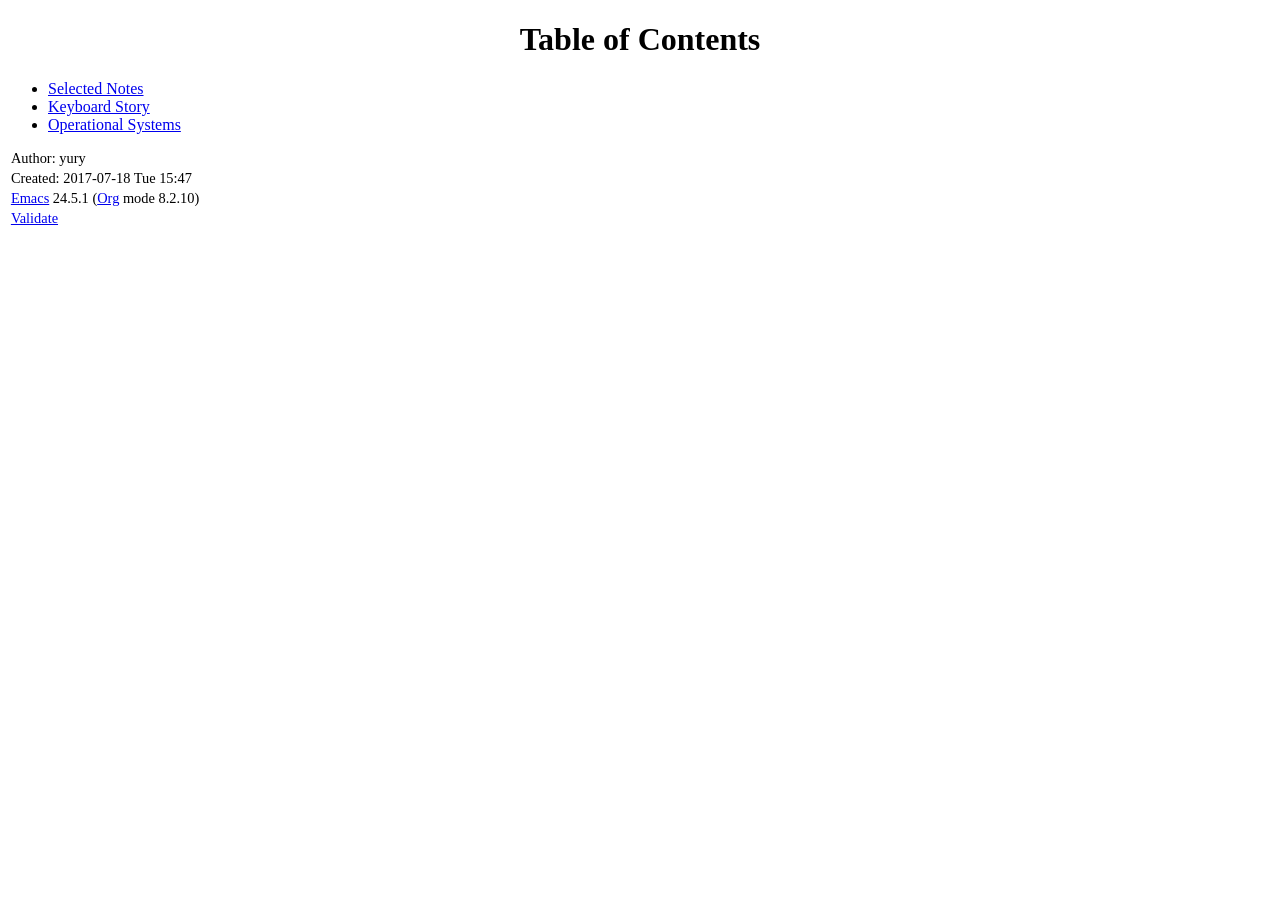
==== index.html @ dd95795d "first commit" ====
<?xml version="1.0" encoding="utf-8"?>
<!DOCTYPE html PUBLIC "-//W3C//DTD XHTML 1.0 Strict//EN"
"http://www.w3.org/TR/xhtml1/DTD/xhtml1-strict.dtd">
<html xmlns="http://www.w3.org/1999/xhtml" lang="en" xml:lang="en">
<head>
<title>Table of Contents</title>
<!-- 2017-07-18 Tue 15:47 -->
<meta  http-equiv="Content-Type" content="text/html;charset=utf-8" />
<meta  name="generator" content="Org-mode" />
<meta  name="author" content="yury" />
<style type="text/css">
 <!--/*--><![CDATA[/*><!--*/
  .title  { text-align: center; }
  .todo   { font-family: monospace; color: red; }
  .done   { color: green; }
  .tag    { background-color: #eee; font-family: monospace;
            padding: 2px; font-size: 80%; font-weight: normal; }
  .timestamp { color: #bebebe; }
  .timestamp-kwd { color: #5f9ea0; }
  .right  { margin-left: auto; margin-right: 0px;  text-align: right; }
  .left   { margin-left: 0px;  margin-right: auto; text-align: left; }
  .center { margin-left: auto; margin-right: auto; text-align: center; }
  .underline { text-decoration: underline; }
  #postamble p, #preamble p { font-size: 90%; margin: .2em; }
  p.verse { margin-left: 3%; }
  pre {
    border: 1px solid #ccc;
    box-shadow: 3px 3px 3px #eee;
    padding: 8pt;
    font-family: monospace;
    overflow: auto;
    margin: 1.2em;
  }
  pre.src {
    position: relative;
    overflow: visible;
    padding-top: 1.2em;
  }
  pre.src:before {
    display: none;
    position: absolute;
    background-color: white;
    top: -10px;
    right: 10px;
    padding: 3px;
    border: 1px solid black;
  }
  pre.src:hover:before { display: inline;}
  pre.src-sh:before    { content: 'sh'; }
  pre.src-bash:before  { content: 'sh'; }
  pre.src-emacs-lisp:before { content: 'Emacs Lisp'; }
  pre.src-R:before     { content: 'R'; }
  pre.src-perl:before  { content: 'Perl'; }
  pre.src-java:before  { content: 'Java'; }
  pre.src-sql:before   { content: 'SQL'; }

  table { border-collapse:collapse; }
  caption.t-above { caption-side: top; }
  caption.t-bottom { caption-side: bottom; }
  td, th { vertical-align:top;  }
  th.right  { text-align: center;  }
  th.left   { text-align: center;   }
  th.center { text-align: center; }
  td.right  { text-align: right;  }
  td.left   { text-align: left;   }
  td.center { text-align: center; }
  dt { font-weight: bold; }
  .footpara:nth-child(2) { display: inline; }
  .footpara { display: block; }
  .footdef  { margin-bottom: 1em; }
  .figure { padding: 1em; }
  .figure p { text-align: center; }
  .inlinetask {
    padding: 10px;
    border: 2px solid gray;
    margin: 10px;
    background: #ffffcc;
  }
  #org-div-home-and-up
   { text-align: right; font-size: 70%; white-space: nowrap; }
  textarea { overflow-x: auto; }
  .linenr { font-size: smaller }
  .code-highlighted { background-color: #ffff00; }
  .org-info-js_info-navigation { border-style: none; }
  #org-info-js_console-label
    { font-size: 10px; font-weight: bold; white-space: nowrap; }
  .org-info-js_search-highlight
    { background-color: #ffff00; color: #000000; font-weight: bold; }
  /*]]>*/-->
</style>
<script type="text/javascript">
/*
@licstart  The following is the entire license notice for the
JavaScript code in this tag.

Copyright (C) 2012-2013 Free Software Foundation, Inc.

The JavaScript code in this tag is free software: you can
redistribute it and/or modify it under the terms of the GNU
General Public License (GNU GPL) as published by the Free Software
Foundation, either version 3 of the License, or (at your option)
any later version.  The code is distributed WITHOUT ANY WARRANTY;
without even the implied warranty of MERCHANTABILITY or FITNESS
FOR A PARTICULAR PURPOSE.  See the GNU GPL for more details.

As additional permission under GNU GPL version 3 section 7, you
may distribute non-source (e.g., minimized or compacted) forms of
that code without the copy of the GNU GPL normally required by
section 4, provided you include this license notice and a URL
through which recipients can access the Corresponding Source.


@licend  The above is the entire license notice
for the JavaScript code in this tag.
*/
<!--/*--><![CDATA[/*><!--*/
 function CodeHighlightOn(elem, id)
 {
   var target = document.getElementById(id);
   if(null != target) {
     elem.cacheClassElem = elem.className;
     elem.cacheClassTarget = target.className;
     target.className = "code-highlighted";
     elem.className   = "code-highlighted";
   }
 }
 function CodeHighlightOff(elem, id)
 {
   var target = document.getElementById(id);
   if(elem.cacheClassElem)
     elem.className = elem.cacheClassElem;
   if(elem.cacheClassTarget)
     target.className = elem.cacheClassTarget;
 }
/*]]>*///-->
</script>
</head>
<body>
<div id="content">
<h1 class="title">Table of Contents</h1>
<ul class="org-ul">
<li><a href="selected_notes.html">Selected Notes</a>
</li>
<li><a href="keyboard_story.html">Keyboard Story</a>
</li>
<li><a href="operational_systems.html">Operational Systems</a>
</li>
</ul>
</div>
<div id="postamble" class="status">
<p class="author">Author: yury</p>
<p class="date">Created: 2017-07-18 Tue 15:47</p>
<p class="creator"><a href="http://www.gnu.org/software/emacs/">Emacs</a> 24.5.1 (<a href="http://orgmode.org">Org</a> mode 8.2.10)</p>
<p class="validation"><a href="http://validator.w3.org/check?uri=referer">Validate</a></p>
</div>
</body>
</html>
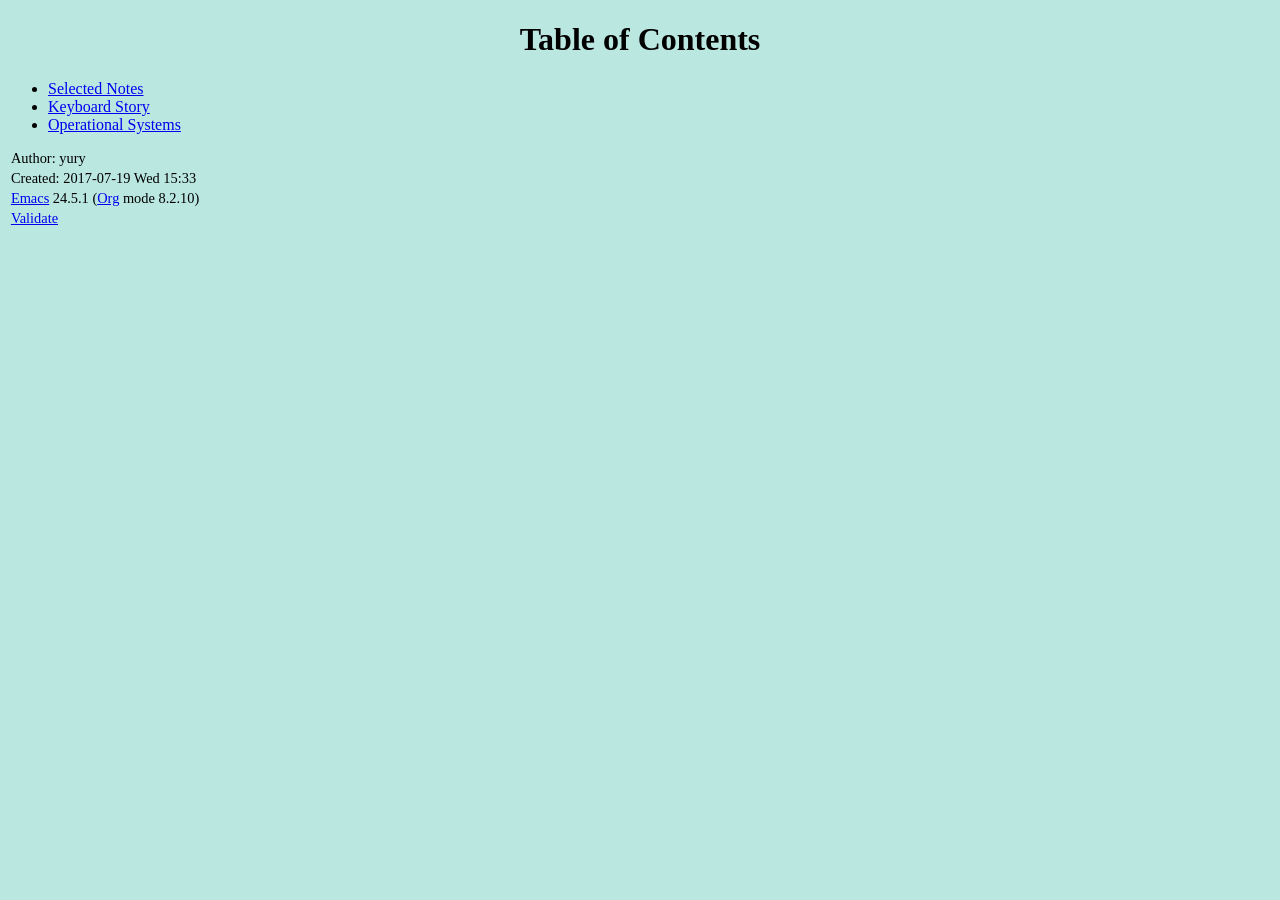
==== commit 95fe4d7e: ".gitignore added; style css included" ====
--- a/index.html
+++ b/index.html
@@ -4,7 +4,7 @@
 <html xmlns="http://www.w3.org/1999/xhtml" lang="en" xml:lang="en">
 <head>
 <title>Table of Contents</title>
-<!-- 2017-07-18 Tue 15:47 -->
+<!-- 2017-07-19 Wed 15:33 -->
 <meta  http-equiv="Content-Type" content="text/html;charset=utf-8" />
 <meta  name="generator" content="Org-mode" />
 <meta  name="author" content="yury" />
@@ -88,6 +88,7 @@
     { background-color: #ffff00; color: #000000; font-weight: bold; }
   /*]]>*/-->
 </style>
+<link rel="stylesheet" type="text/css" href="style.css">
 <script type="text/javascript">
 /*
 @licstart  The following is the entire license notice for the
@@ -149,7 +150,7 @@
 </div>
 <div id="postamble" class="status">
 <p class="author">Author: yury</p>
-<p class="date">Created: 2017-07-18 Tue 15:47</p>
+<p class="date">Created: 2017-07-19 Wed 15:33</p>
 <p class="creator"><a href="http://www.gnu.org/software/emacs/">Emacs</a> 24.5.1 (<a href="http://orgmode.org">Org</a> mode 8.2.10)</p>
 <p class="validation"><a href="http://validator.w3.org/check?uri=referer">Validate</a></p>
 </div>
--- a/style.css
+++ b/style.css
@@ -0,0 +1 @@
+body { background: #bae7e0; }
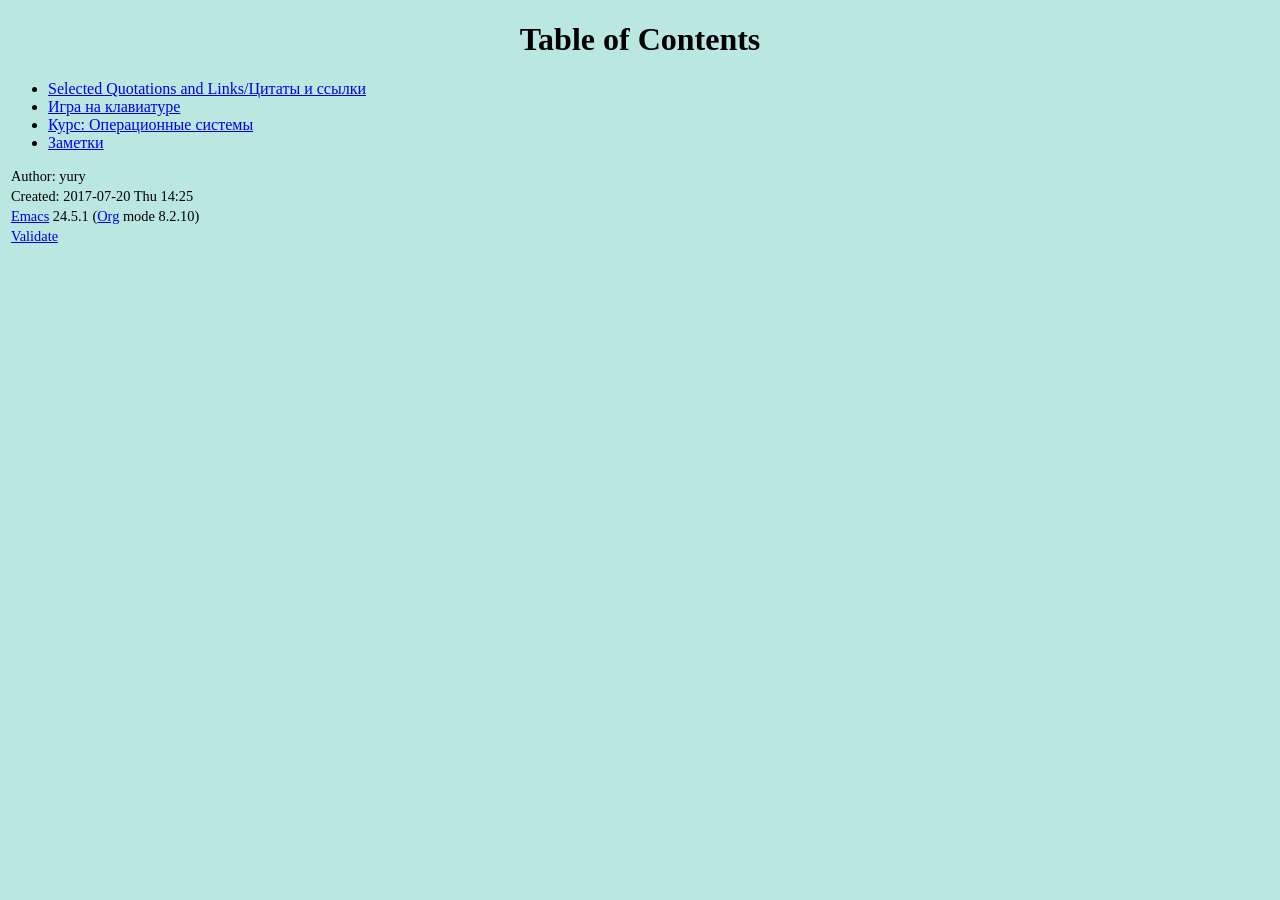
==== commit f14ad48b: "working_notes added" ====
--- a/index.html
+++ b/index.html
@@ -4,7 +4,7 @@
 <html xmlns="http://www.w3.org/1999/xhtml" lang="en" xml:lang="en">
 <head>
 <title>Table of Contents</title>
-<!-- 2017-07-19 Wed 15:33 -->
+<!-- 2017-07-20 Thu 14:25 -->
 <meta  http-equiv="Content-Type" content="text/html;charset=utf-8" />
 <meta  name="generator" content="Org-mode" />
 <meta  name="author" content="yury" />
@@ -140,17 +140,19 @@
 <div id="content">
 <h1 class="title">Table of Contents</h1>
 <ul class="org-ul">
-<li><a href="selected_notes.html">Selected Notes</a>
+<li><a href="selected_notes.html">Selected Quotations and Links/Цитаты и ссылки</a>
 </li>
-<li><a href="keyboard_story.html">Keyboard Story</a>
+<li><a href="keyboard_story.html">Игра на клавиатуре</a>
 </li>
-<li><a href="operational_systems.html">Operational Systems</a>
+<li><a href="operational_systems.html">Курс: Операционные системы</a>
+</li>
+<li><a href="working_notes.html">Заметки</a>
 </li>
 </ul>
 </div>
 <div id="postamble" class="status">
 <p class="author">Author: yury</p>
-<p class="date">Created: 2017-07-19 Wed 15:33</p>
+<p class="date">Created: 2017-07-20 Thu 14:25</p>
 <p class="creator"><a href="http://www.gnu.org/software/emacs/">Emacs</a> 24.5.1 (<a href="http://orgmode.org">Org</a> mode 8.2.10)</p>
 <p class="validation"><a href="http://validator.w3.org/check?uri=referer">Validate</a></p>
 </div>
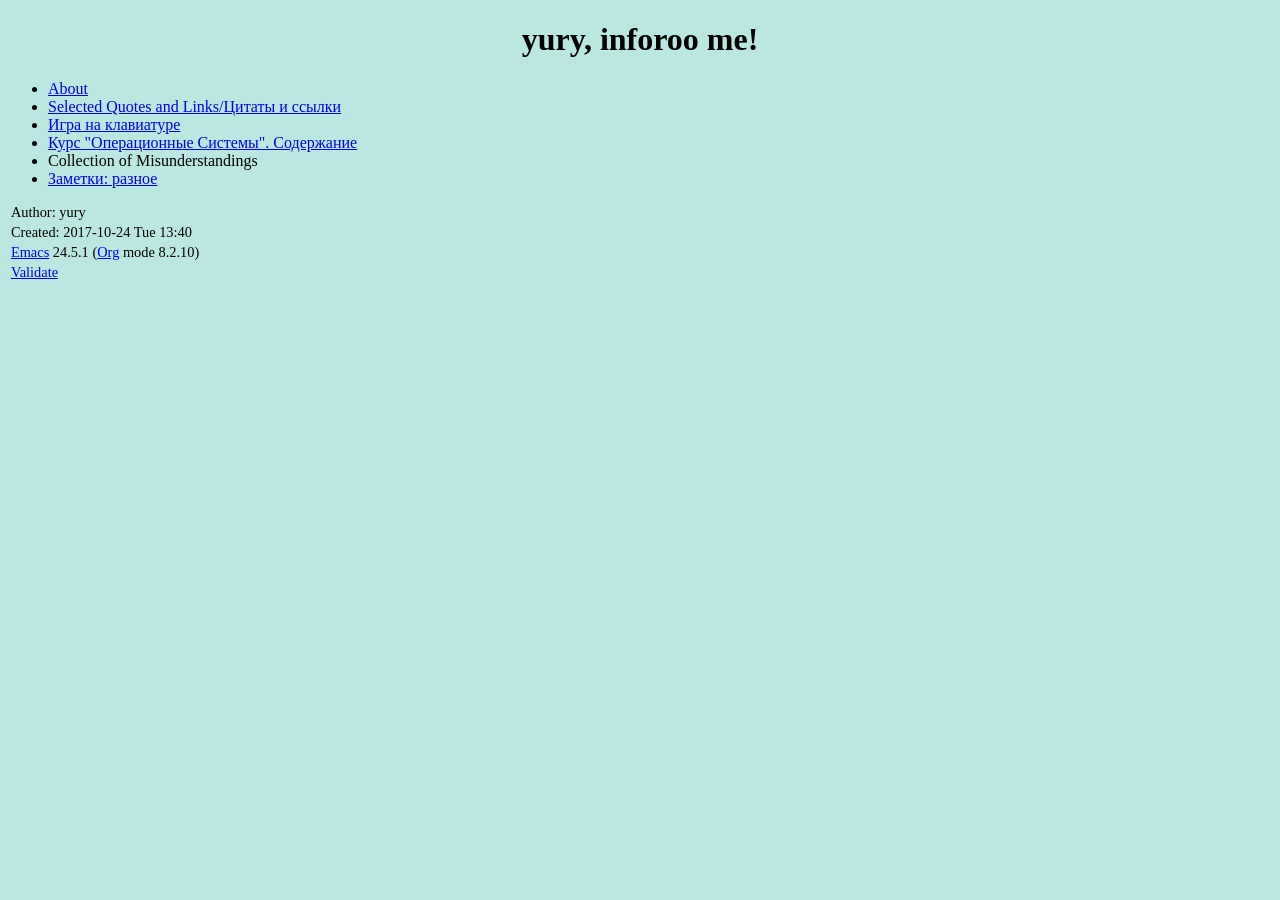
==== commit ea98ff8e: "about and index file changed" ====
--- a/index.html
+++ b/index.html
@@ -3,8 +3,8 @@
 "http://www.w3.org/TR/xhtml1/DTD/xhtml1-strict.dtd">
 <html xmlns="http://www.w3.org/1999/xhtml" lang="en" xml:lang="en">
 <head>
-<title>Table of Contents</title>
-<!-- 2017-07-20 Thu 14:25 -->
+<title>yury, inforoo me!</title>
+<!-- 2017-10-24 Tue 13:40 -->
 <meta  http-equiv="Content-Type" content="text/html;charset=utf-8" />
 <meta  name="generator" content="Org-mode" />
 <meta  name="author" content="yury" />
@@ -138,21 +138,25 @@
 </head>
 <body>
 <div id="content">
-<h1 class="title">Table of Contents</h1>
+<h1 class="title">yury, inforoo me!</h1>
 <ul class="org-ul">
-<li><a href="selected_notes.html">Selected Quotations and Links/Цитаты и ссылки</a>
+<li><a href="about.html">About</a>
+</li>
+<li><a href="quotes.html">Selected Quotes and Links/Цитаты и ссылки</a>
 </li>
 <li><a href="keyboard_story.html">Игра на клавиатуре</a>
 </li>
-<li><a href="operational_systems.html">Курс: Операционные системы</a>
+<li><a href="operational_systems.html">Курс "Операционные Системы". Содержание</a>
 </li>
-<li><a href="working_notes.html">Заметки</a>
+<li>Collection of Misunderstandings
+</li>
+<li><a href="selected_notes.html">Заметки: разное</a>
 </li>
 </ul>
 </div>
 <div id="postamble" class="status">
 <p class="author">Author: yury</p>
-<p class="date">Created: 2017-07-20 Thu 14:25</p>
+<p class="date">Created: 2017-10-24 Tue 13:40</p>
 <p class="creator"><a href="http://www.gnu.org/software/emacs/">Emacs</a> 24.5.1 (<a href="http://orgmode.org">Org</a> mode 8.2.10)</p>
 <p class="validation"><a href="http://validator.w3.org/check?uri=referer">Validate</a></p>
 </div>
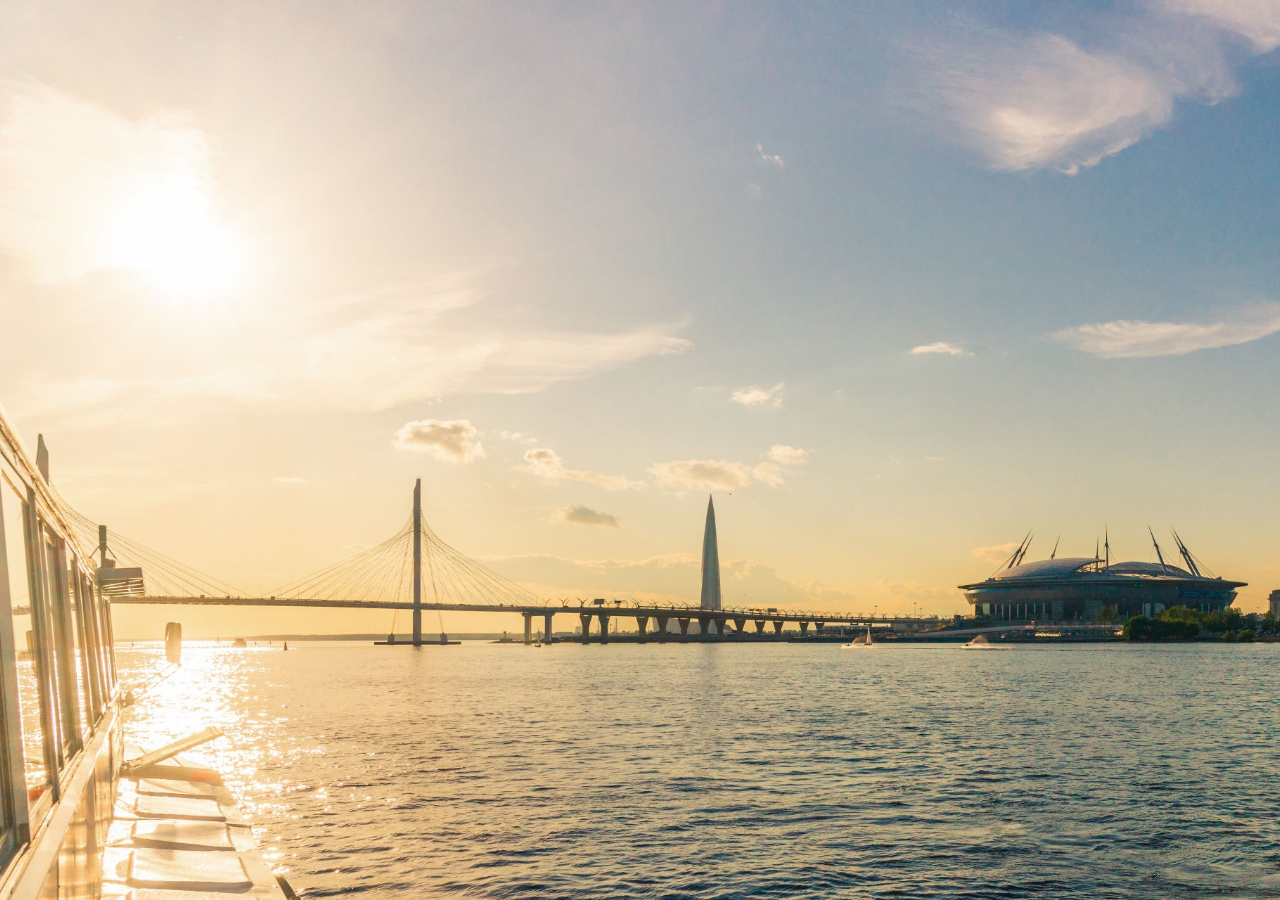
==== commit 7cb11991: "init commit" ====
--- a/index.html
+++ b/index.html
@@ -1,164 +1,17 @@
-<?xml version="1.0" encoding="utf-8"?>
-<!DOCTYPE html PUBLIC "-//W3C//DTD XHTML 1.0 Strict//EN"
-"http://www.w3.org/TR/xhtml1/DTD/xhtml1-strict.dtd">
-<html xmlns="http://www.w3.org/1999/xhtml" lang="en" xml:lang="en">
+<!DOCTYPE html>
+<html lang="en">
 <head>
-<title>yury, inforoo me!</title>
-<!-- 2017-10-24 Tue 13:40 -->
-<meta  http-equiv="Content-Type" content="text/html;charset=utf-8" />
-<meta  name="generator" content="Org-mode" />
-<meta  name="author" content="yury" />
-<style type="text/css">
- <!--/*--><![CDATA[/*><!--*/
-  .title  { text-align: center; }
-  .todo   { font-family: monospace; color: red; }
-  .done   { color: green; }
-  .tag    { background-color: #eee; font-family: monospace;
-            padding: 2px; font-size: 80%; font-weight: normal; }
-  .timestamp { color: #bebebe; }
-  .timestamp-kwd { color: #5f9ea0; }
-  .right  { margin-left: auto; margin-right: 0px;  text-align: right; }
-  .left   { margin-left: 0px;  margin-right: auto; text-align: left; }
-  .center { margin-left: auto; margin-right: auto; text-align: center; }
-  .underline { text-decoration: underline; }
-  #postamble p, #preamble p { font-size: 90%; margin: .2em; }
-  p.verse { margin-left: 3%; }
-  pre {
-    border: 1px solid #ccc;
-    box-shadow: 3px 3px 3px #eee;
-    padding: 8pt;
-    font-family: monospace;
-    overflow: auto;
-    margin: 1.2em;
-  }
-  pre.src {
-    position: relative;
-    overflow: visible;
-    padding-top: 1.2em;
-  }
-  pre.src:before {
-    display: none;
-    position: absolute;
-    background-color: white;
-    top: -10px;
-    right: 10px;
-    padding: 3px;
-    border: 1px solid black;
-  }
-  pre.src:hover:before { display: inline;}
-  pre.src-sh:before    { content: 'sh'; }
-  pre.src-bash:before  { content: 'sh'; }
-  pre.src-emacs-lisp:before { content: 'Emacs Lisp'; }
-  pre.src-R:before     { content: 'R'; }
-  pre.src-perl:before  { content: 'Perl'; }
-  pre.src-java:before  { content: 'Java'; }
-  pre.src-sql:before   { content: 'SQL'; }
-
-  table { border-collapse:collapse; }
-  caption.t-above { caption-side: top; }
-  caption.t-bottom { caption-side: bottom; }
-  td, th { vertical-align:top;  }
-  th.right  { text-align: center;  }
-  th.left   { text-align: center;   }
-  th.center { text-align: center; }
-  td.right  { text-align: right;  }
-  td.left   { text-align: left;   }
-  td.center { text-align: center; }
-  dt { font-weight: bold; }
-  .footpara:nth-child(2) { display: inline; }
-  .footpara { display: block; }
-  .footdef  { margin-bottom: 1em; }
-  .figure { padding: 1em; }
-  .figure p { text-align: center; }
-  .inlinetask {
-    padding: 10px;
-    border: 2px solid gray;
-    margin: 10px;
-    background: #ffffcc;
-  }
-  #org-div-home-and-up
-   { text-align: right; font-size: 70%; white-space: nowrap; }
-  textarea { overflow-x: auto; }
-  .linenr { font-size: smaller }
-  .code-highlighted { background-color: #ffff00; }
-  .org-info-js_info-navigation { border-style: none; }
-  #org-info-js_console-label
-    { font-size: 10px; font-weight: bold; white-space: nowrap; }
-  .org-info-js_search-highlight
-    { background-color: #ffff00; color: #000000; font-weight: bold; }
-  /*]]>*/-->
-</style>
-<link rel="stylesheet" type="text/css" href="style.css">
-<script type="text/javascript">
-/*
-@licstart  The following is the entire license notice for the
-JavaScript code in this tag.
-
-Copyright (C) 2012-2013 Free Software Foundation, Inc.
-
-The JavaScript code in this tag is free software: you can
-redistribute it and/or modify it under the terms of the GNU
-General Public License (GNU GPL) as published by the Free Software
-Foundation, either version 3 of the License, or (at your option)
-any later version.  The code is distributed WITHOUT ANY WARRANTY;
-without even the implied warranty of MERCHANTABILITY or FITNESS
-FOR A PARTICULAR PURPOSE.  See the GNU GPL for more details.
-
-As additional permission under GNU GPL version 3 section 7, you
-may distribute non-source (e.g., minimized or compacted) forms of
-that code without the copy of the GNU GPL normally required by
-section 4, provided you include this license notice and a URL
-through which recipients can access the Corresponding Source.
-
-
-@licend  The above is the entire license notice
-for the JavaScript code in this tag.
-*/
-<!--/*--><![CDATA[/*><!--*/
- function CodeHighlightOn(elem, id)
- {
-   var target = document.getElementById(id);
-   if(null != target) {
-     elem.cacheClassElem = elem.className;
-     elem.cacheClassTarget = target.className;
-     target.className = "code-highlighted";
-     elem.className   = "code-highlighted";
-   }
- }
- function CodeHighlightOff(elem, id)
- {
-   var target = document.getElementById(id);
-   if(elem.cacheClassElem)
-     elem.className = elem.cacheClassElem;
-   if(elem.cacheClassTarget)
-     target.className = elem.cacheClassTarget;
- }
-/*]]>*///-->
-</script>
+    <meta charset="UTF-8">
+    <meta http-equiv="X-UA-Compatible" content="IE=edge">
+    <meta name="viewport" content="width=device-width, initial-scale=1.0">
+    <link rel="stylesheet" href="./css/bootstrap.min.css">
+    <link rel="stylesheet" href="./style.css">
+    <title>ayurij</title>
 </head>
 <body>
-<div id="content">
-<h1 class="title">yury, inforoo me!</h1>
-<ul class="org-ul">
-<li><a href="about.html">About</a>
-</li>
-<li><a href="quotes.html">Selected Quotes and Links/Цитаты и ссылки</a>
-</li>
-<li><a href="keyboard_story.html">Игра на клавиатуре</a>
-</li>
-<li><a href="operational_systems.html">Курс "Операционные Системы". Содержание</a>
-</li>
-<li>Collection of Misunderstandings
-</li>
-<li><a href="selected_notes.html">Заметки: разное</a>
-</li>
-</ul>
-</div>
-<div id="postamble" class="status">
-<p class="author">Author: yury</p>
-<p class="date">Created: 2017-10-24 Tue 13:40</p>
-<p class="creator"><a href="http://www.gnu.org/software/emacs/">Emacs</a> 24.5.1 (<a href="http://orgmode.org">Org</a> mode 8.2.10)</p>
-<p class="validation"><a href="http://validator.w3.org/check?uri=referer">Validate</a></p>
-</div>
+
+    <script src="./js/bootstrap.min.js"></script>
+    <script src="./js/popper.min.js"></script>
+        
 </body>
-</html>
+</html>
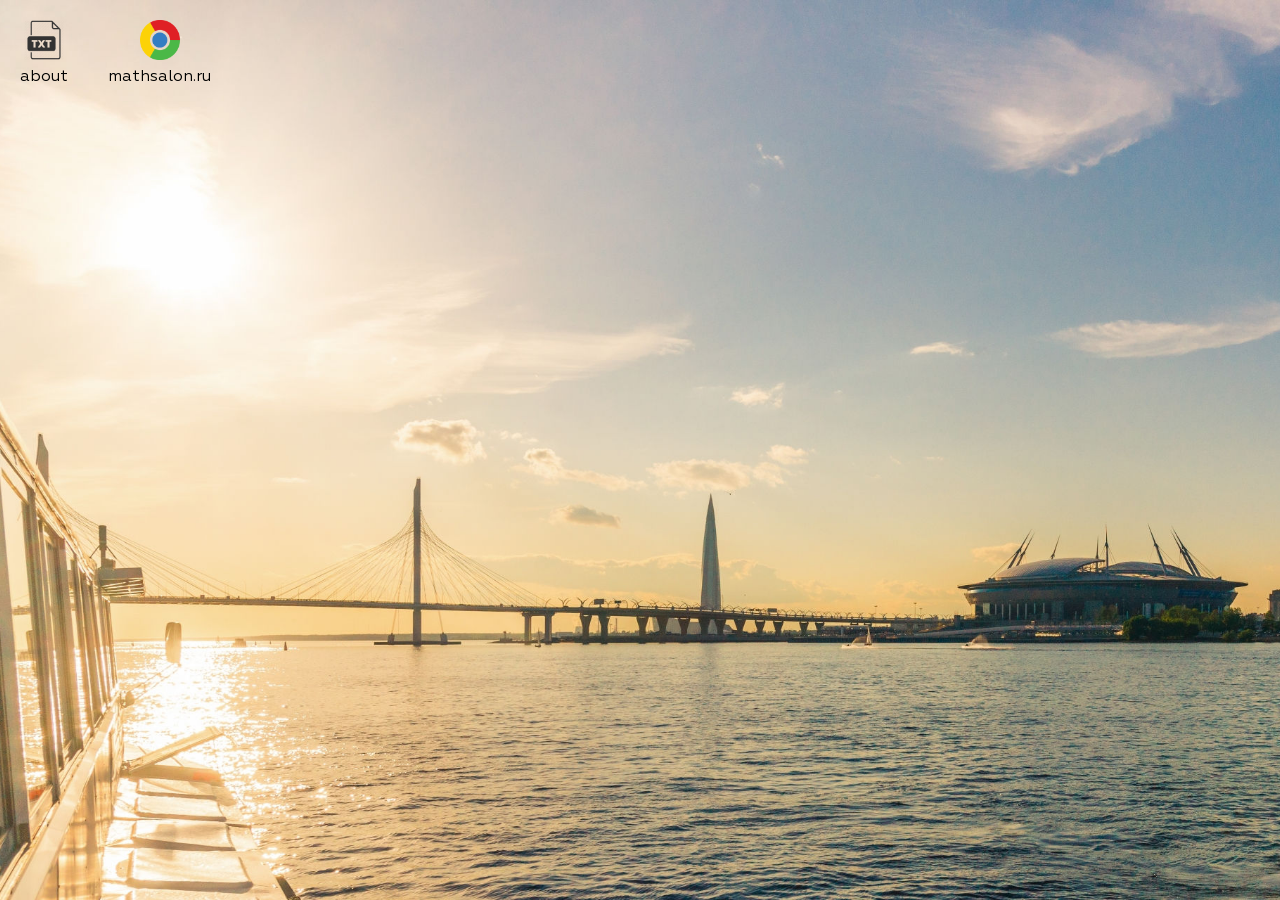
==== commit b2d26099: "info added" ====
--- a/index.html
+++ b/index.html
@@ -9,6 +9,18 @@
     <title>ayurij</title>
 </head>
 <body>
+    <a href="./about.txt" target="_blank">
+        <div class="label">
+            <img src="./txt.png">  <!--freepng.ru-->
+            about
+        </div>
+    </a>
+    <a href="https://mathsalon.ru" target="_blank">
+        <div class="label">
+            <img src="./chrome.png">
+            mathsalon.ru
+        </div>
+    </a>
 
     <script src="./js/bootstrap.min.js"></script>
     <script src="./js/popper.min.js"></script>
